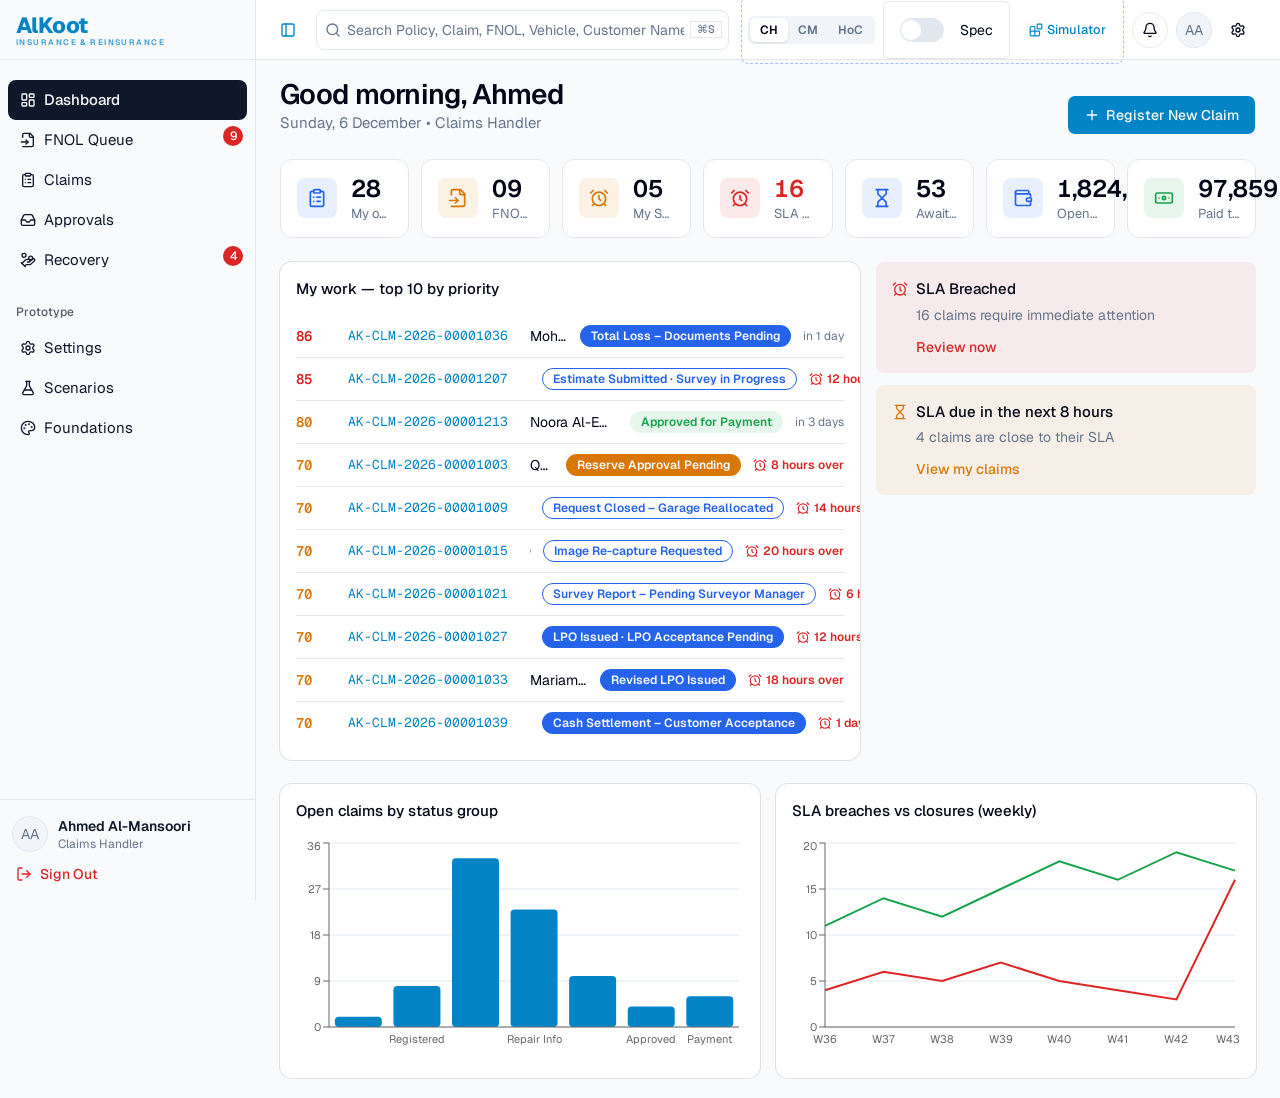
==== prototypes/claims-back-office/index.html @ 74e8a566 "AI damage assessment moves from inspection to the start of the estimate Garage, surveyor and claims " ====
<!doctype html>
<html lang="en">
  <head>
    <meta charset="UTF-8" />
    <meta name="viewport" content="width=device-width, initial-scale=1.0" />
    <title>Al Koot · Claims Back Office</title>
    <link rel="preconnect" href="https://fonts.googleapis.com" />
    <link rel="preconnect" href="https://fonts.gstatic.com" crossorigin />
    <link href="https://fonts.googleapis.com/css2?family=Geist:wght@400;500;600;700;800&family=Geist+Mono:wght@400;500;600&display=swap" rel="stylesheet" />
    <script type="module" crossorigin src="./assets/index-C8UmHhDi.js"></script>
    <link rel="stylesheet" crossorigin href="./assets/index-DLG4jfuk.css">
  </head>
  <body>
    <div id="root"></div>
  </body>
</html>
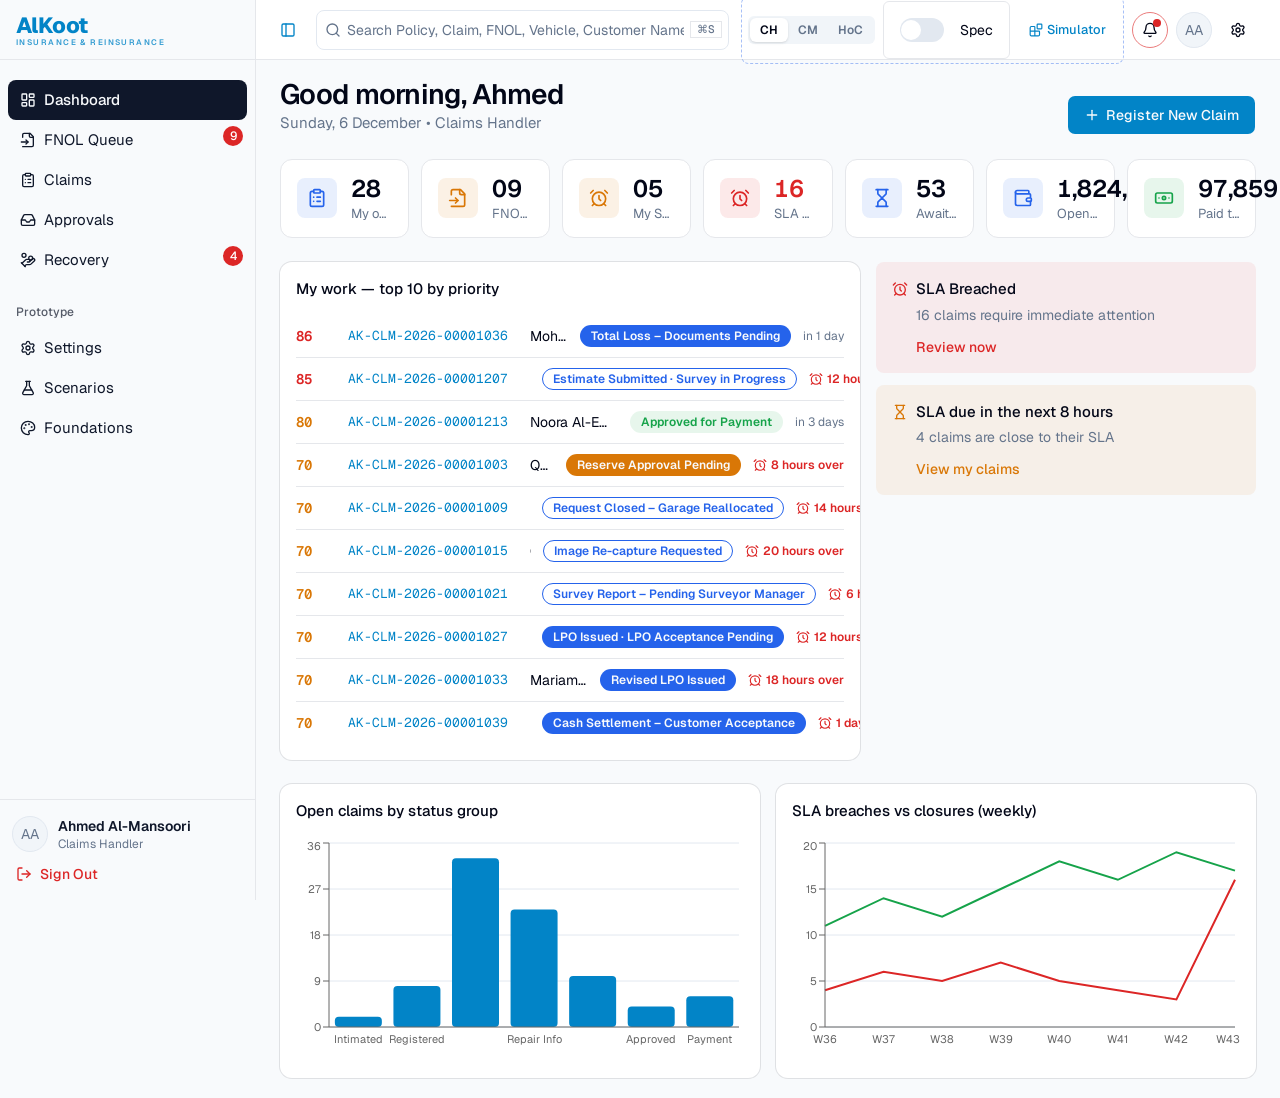
==== commit 9f467bd9: "Recovery: debit / credit note per case, bulk UTR per insurer, high-value FAC notice No money moves p" ====
--- a/prototypes/claims-back-office/index.html
+++ b/prototypes/claims-back-office/index.html
@@ -7,8 +7,8 @@
     <link rel="preconnect" href="https://fonts.googleapis.com" />
     <link rel="preconnect" href="https://fonts.gstatic.com" crossorigin />
     <link href="https://fonts.googleapis.com/css2?family=Geist:wght@400;500;600;700;800&family=Geist+Mono:wght@400;500;600&display=swap" rel="stylesheet" />
-    <script type="module" crossorigin src="./assets/index-C8UmHhDi.js"></script>
-    <link rel="stylesheet" crossorigin href="./assets/index-DLG4jfuk.css">
+    <script type="module" crossorigin src="./assets/index-ac7BTPqT.js"></script>
+    <link rel="stylesheet" crossorigin href="./assets/index-nsT_bVWb.css">
   </head>
   <body>
     <div id="root"></div>
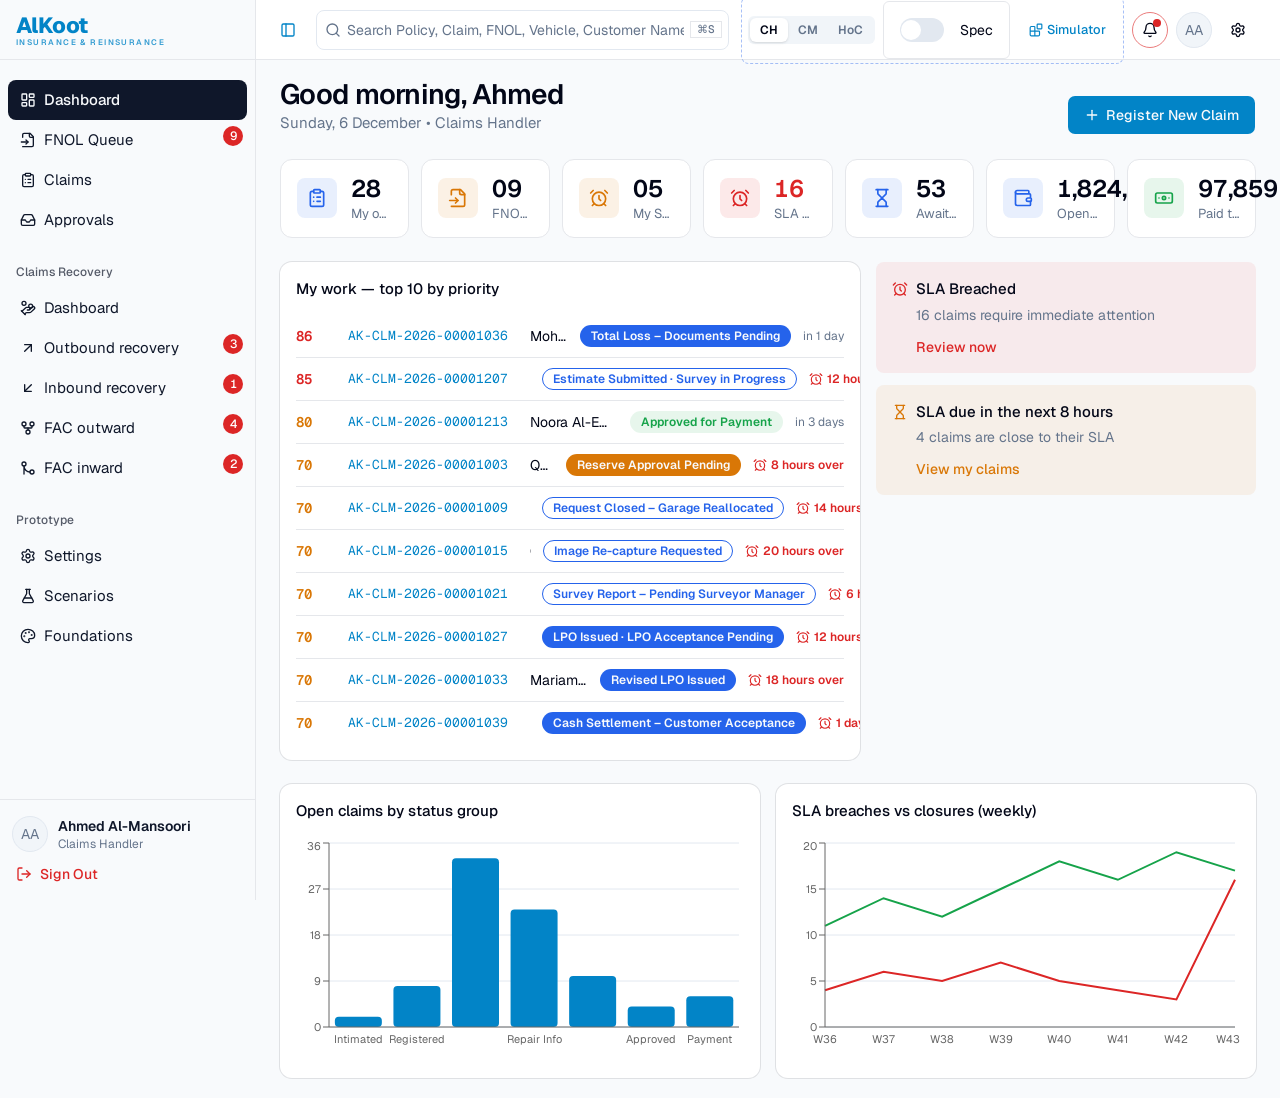
==== commit dc270eee: "Claims prototype: Claims Recovery section, simple recovery dashboard, manual outbound recovery (queu" ====
--- a/prototypes/claims-back-office/index.html
+++ b/prototypes/claims-back-office/index.html
@@ -7,8 +7,8 @@
     <link rel="preconnect" href="https://fonts.googleapis.com" />
     <link rel="preconnect" href="https://fonts.gstatic.com" crossorigin />
     <link href="https://fonts.googleapis.com/css2?family=Geist:wght@400;500;600;700;800&family=Geist+Mono:wght@400;500;600&display=swap" rel="stylesheet" />
-    <script type="module" crossorigin src="./assets/index-ac7BTPqT.js"></script>
-    <link rel="stylesheet" crossorigin href="./assets/index-nsT_bVWb.css">
+    <script type="module" crossorigin src="./assets/index-C-VWycj_.js"></script>
+    <link rel="stylesheet" crossorigin href="./assets/index-DDttevCR.css">
   </head>
   <body>
     <div id="root"></div>
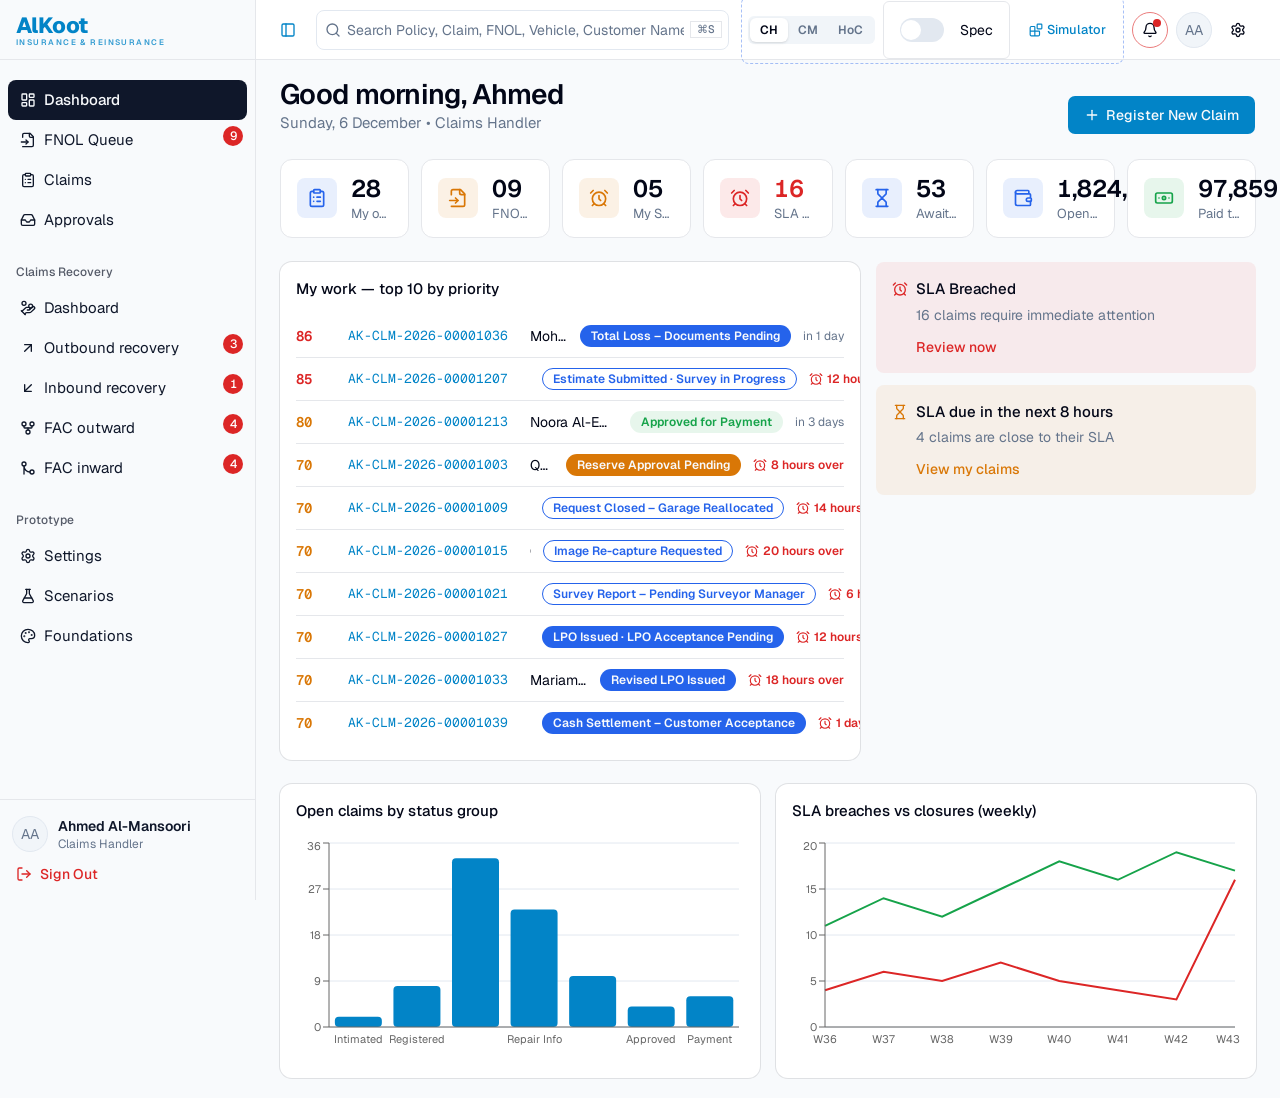
==== commit 50390d6c: "Claims prototype: manual FAC inward (queue, register, case — no mail or integration with the leader)" ====
--- a/prototypes/claims-back-office/index.html
+++ b/prototypes/claims-back-office/index.html
@@ -7,7 +7,7 @@
     <link rel="preconnect" href="https://fonts.googleapis.com" />
     <link rel="preconnect" href="https://fonts.gstatic.com" crossorigin />
     <link href="https://fonts.googleapis.com/css2?family=Geist:wght@400;500;600;700;800&family=Geist+Mono:wght@400;500;600&display=swap" rel="stylesheet" />
-    <script type="module" crossorigin src="./assets/index-C-VWycj_.js"></script>
+    <script type="module" crossorigin src="./assets/index-BPByrllM.js"></script>
     <link rel="stylesheet" crossorigin href="./assets/index-DDttevCR.css">
   </head>
   <body>
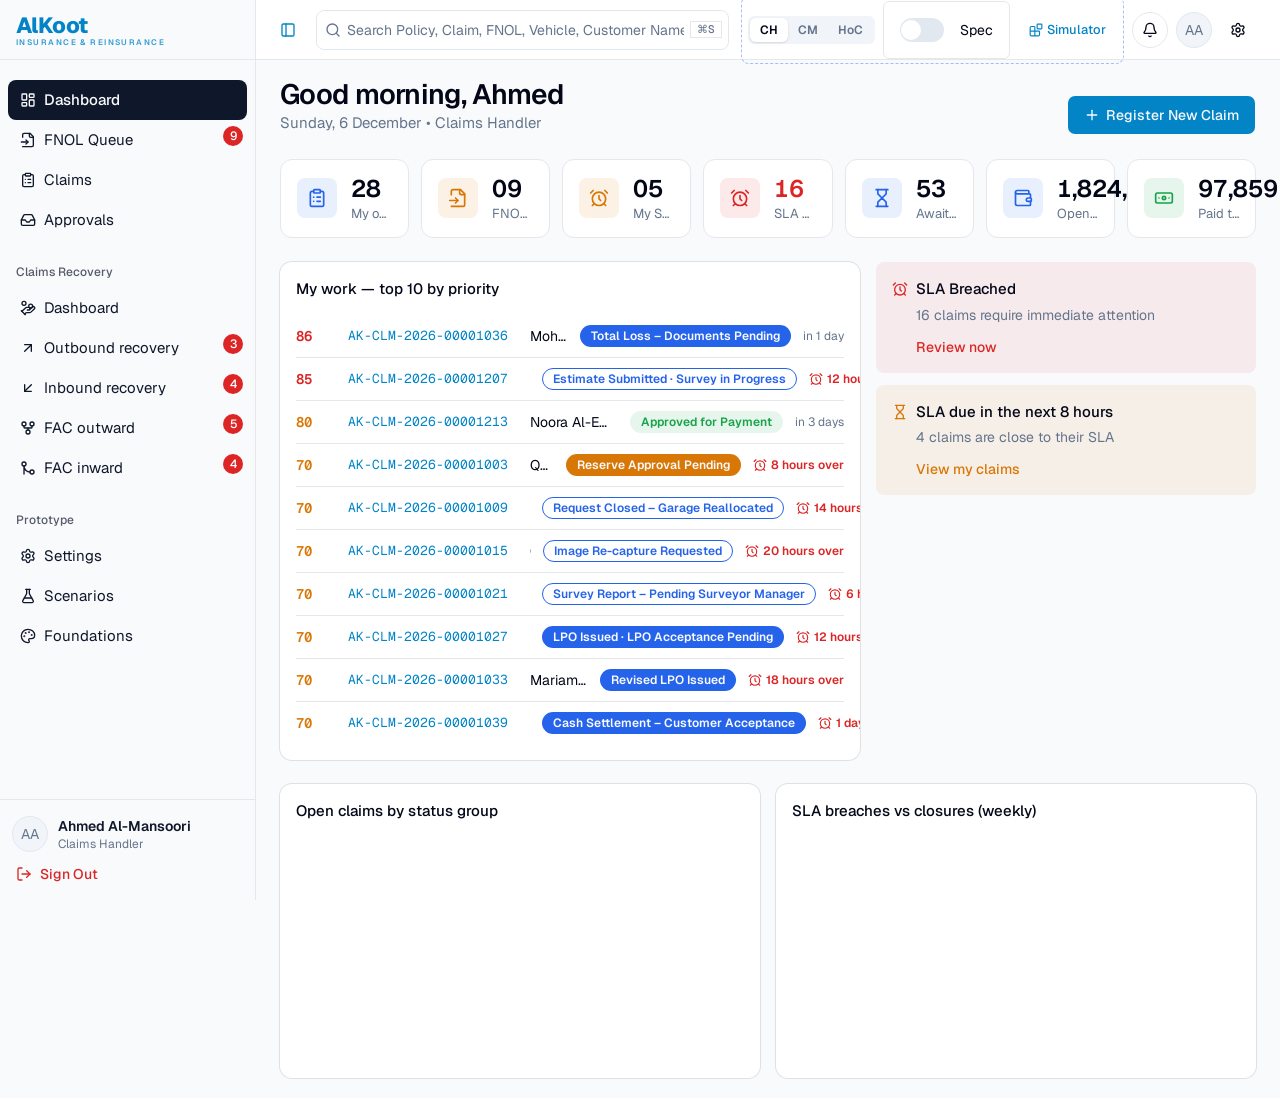
==== commit 1e931893: "Claims prototype: manual FAC outward and inbound recovery (no emailer, no integration) Co-Authored-B" ====
--- a/prototypes/claims-back-office/index.html
+++ b/prototypes/claims-back-office/index.html
@@ -7,8 +7,8 @@
     <link rel="preconnect" href="https://fonts.googleapis.com" />
     <link rel="preconnect" href="https://fonts.gstatic.com" crossorigin />
     <link href="https://fonts.googleapis.com/css2?family=Geist:wght@400;500;600;700;800&family=Geist+Mono:wght@400;500;600&display=swap" rel="stylesheet" />
-    <script type="module" crossorigin src="./assets/index-BPByrllM.js"></script>
-    <link rel="stylesheet" crossorigin href="./assets/index-DDttevCR.css">
+    <script type="module" crossorigin src="./assets/index-BEXPN5-2.js"></script>
+    <link rel="stylesheet" crossorigin href="./assets/index-CZLzN4E2.css">
   </head>
   <body>
     <div id="root"></div>
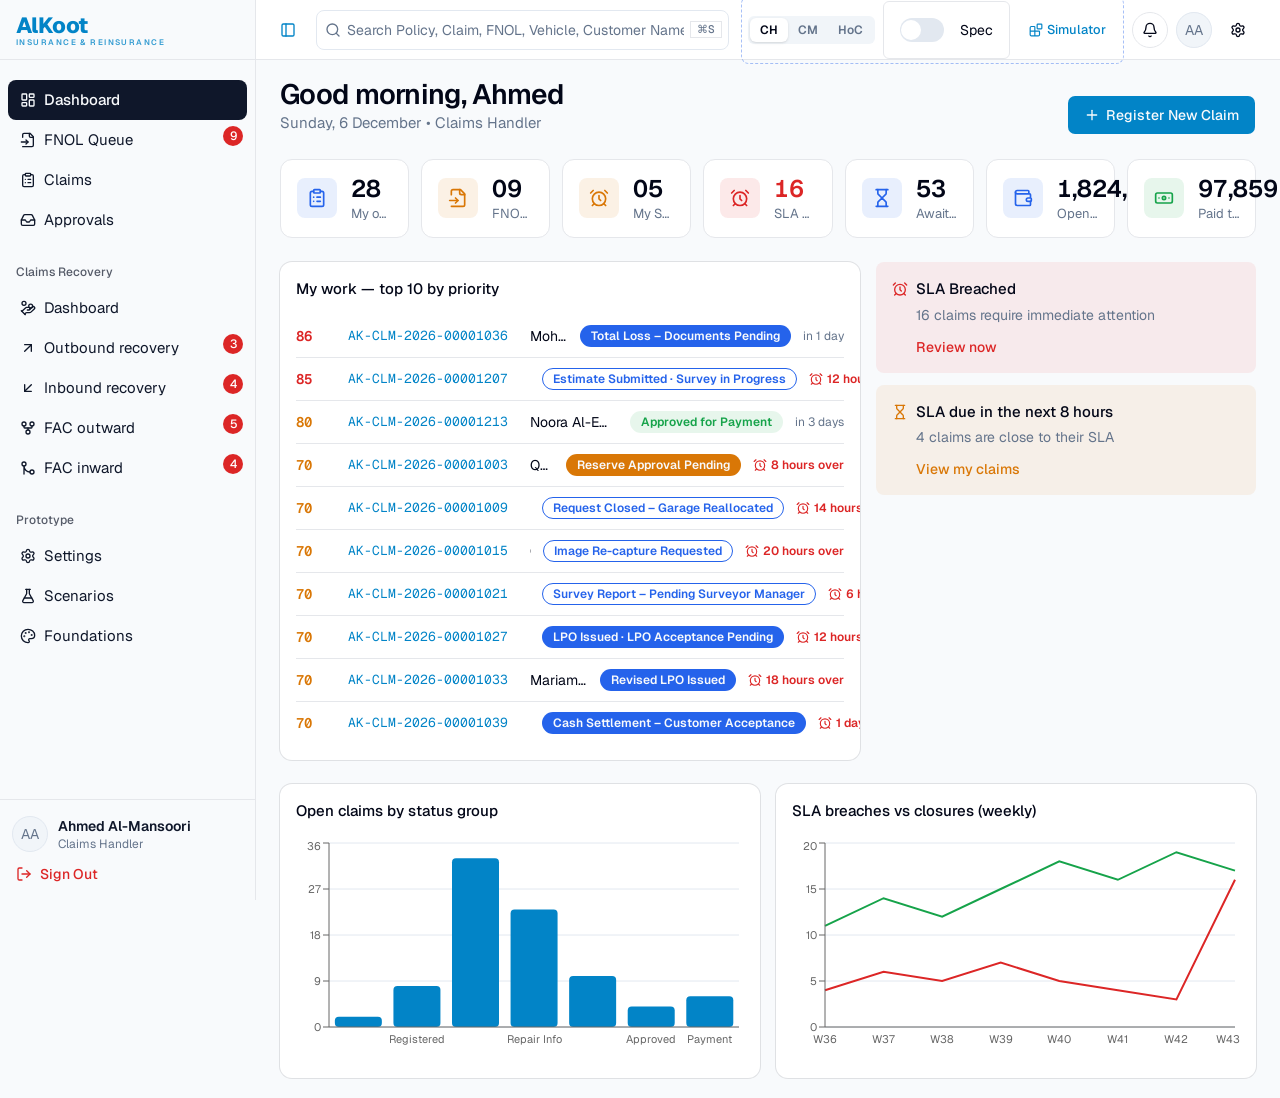
==== commit 1e2b2da1: "Claims prototype: simpler outbound recovery — credit/debit note at payment, close with balance witho" ====
--- a/prototypes/claims-back-office/index.html
+++ b/prototypes/claims-back-office/index.html
@@ -7,8 +7,8 @@
     <link rel="preconnect" href="https://fonts.googleapis.com" />
     <link rel="preconnect" href="https://fonts.gstatic.com" crossorigin />
     <link href="https://fonts.googleapis.com/css2?family=Geist:wght@400;500;600;700;800&family=Geist+Mono:wght@400;500;600&display=swap" rel="stylesheet" />
-    <script type="module" crossorigin src="./assets/index-BEXPN5-2.js"></script>
-    <link rel="stylesheet" crossorigin href="./assets/index-CZLzN4E2.css">
+    <script type="module" crossorigin src="./assets/index-DDVPkNnp.js"></script>
+    <link rel="stylesheet" crossorigin href="./assets/index-DecuC-nZ.css">
   </head>
   <body>
     <div id="root"></div>
